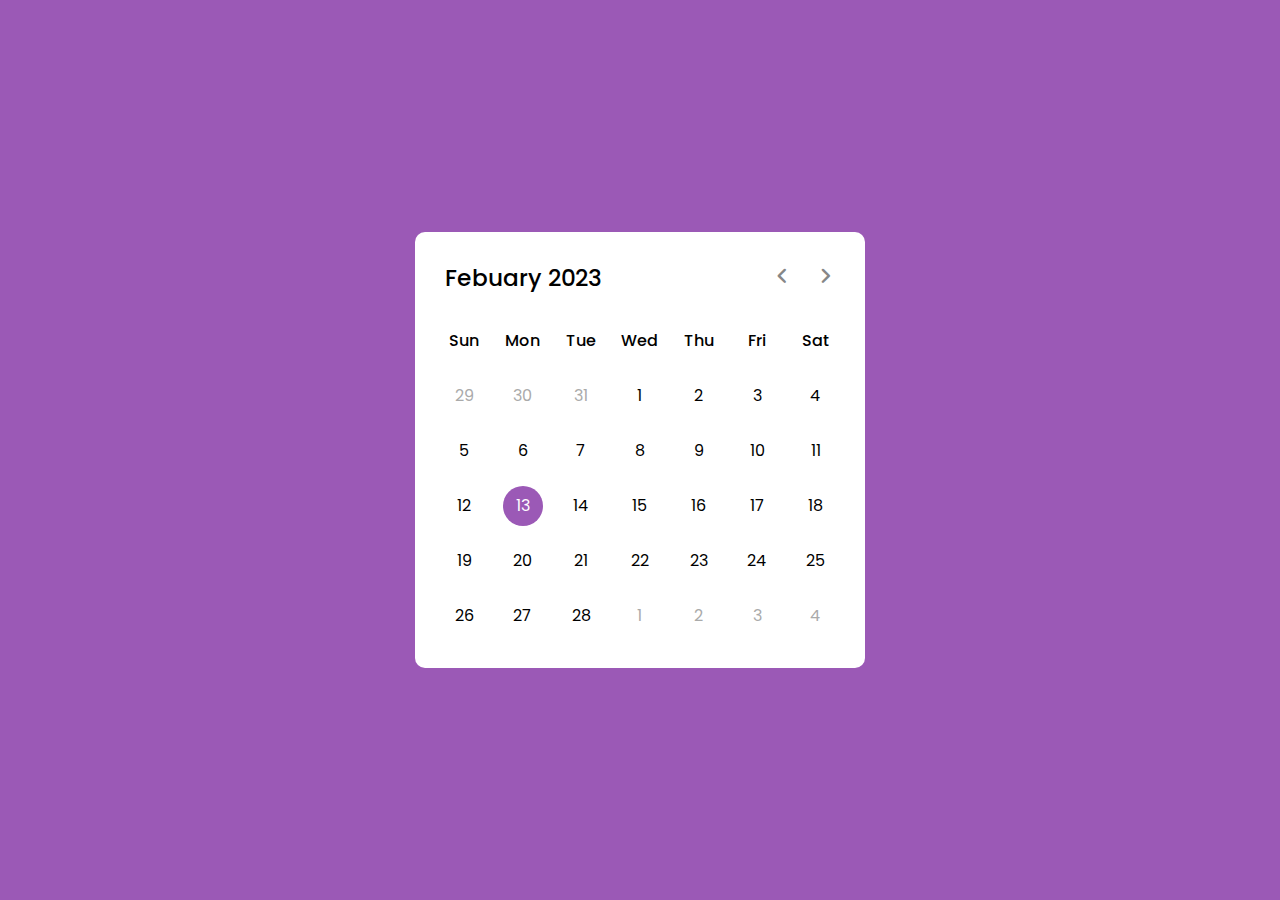
==== calendar/index.html @ ee268c69 "calendar-layout" ====
<!DOCTYPE html>
<html lang="en">
<head>
    <meta charset="UTF-8">
    <meta http-equiv="X-UA-Compatible" content="IE=edge">
    <meta name="viewport" content="width=device-width, initial-scale=1.0">
    <title>Document</title>
    <link rel="stylesheet" href="https://fonts.googleapis.com/css?family=Material+Symbols+Rounded:opsz,wght,FILL,GRAD@20..48,100..700,0..1,-50..200">
    <link rel="stylesheet" href="style.css">
</head>
<body>
    <div class="wrapper">
        <header>
            <p class="current-date">Febuary 2023</p>
            <div class="icons">
                <span class="material-symbols-rounded">chevron_left</span>
                <span class="material-symbols-rounded">chevron_right</span>
            </div>
        </header>
        <div class="calendar">
            <ul class="weeks">
                <li>Sun</li>
                <li>Mon</li>
                <li>Tue</li>
                <li>Wed</li>
                <li>Thu</li>
                <li>Fri</li>
                <li>Sat</li>
            </ul>
            <ul class="days">
                <li class="inactive">29</li>
                <li class="inactive">30</li>
                <li class="inactive">31</li>
                <li>1</li>
                <li>2</li>
                <li>3</li>
                <li>4</li>
                <li>5</li>
                <li>6</li>
                <li>7</li>
                <li>8</li>
                <li>9</li>
                <li>10</li>
                <li>11</li>
                <li>12</li>
                <li class="active">13</li>
                <li>14</li>
                <li>15</li>
                <li>16</li>
                <li>17</li>
                <li>18</li>
                <li>19</li>
                <li>20</li>
                <li>21</li>
                <li>22</li>
                <li>23</li>
                <li>24</li>
                <li>25</li>
                <li>26</li>
                <li>27</li>
                <li>28</li>
                <li class="inactive">1</li>
                <li class="inactive">2</li>
                <li class="inactive">3</li>
                <li class="inactive">4</li>
            </ul>
        </div>
    </div>
</body>
</html>
---- calendar/style.css ----
@import url('https://fonts.googleapis.com/css2?family=Poppins:wght@400;500;600&display=swap');
*{
  margin: 0;
  padding: 0;
  box-sizing: border-box;
  font-family: "Poppins", sans-serif;  
}
body{
    display: flex;
    align-items: center;
    justify-content: center;
    min-height: 100vh;
    background: #9b59b6;
}

.wrapper{
    width: 450px;
    background: #fff;
    border-radius: 10px;
}
.wrapper header{
    display: flex;
    align-items: center;
    padding: 25px 30px 10px;
    justify-content: space-between;
}


header .current-date{
    font-size: 1.45rem;
    font-weight: 500;

}
header .icons span{
    height: 38px;
    width: 38px;
    margin: 0 1px;
    color: #878787;
    font-size: 1.9rem;
    cursor: pointer;
    text-align: center;
    line-height: 38px;
    border-radius: 50%;
}
header .icons span:hover{
    background: #f2f2f2;
}
header .icons span:last-child{
    margin-right: -10px;
}


.calendar{
    padding: 20px;
}
.calendar ul{
    display: flex;
    list-style: none;
    flex-wrap: wrap;
    text-align: center;
}
.calendar .days{
    margin-bottom: 20px;
}
.calendar .weeks li{
    font-weight: 500;
}
.calendar ul li{
    position: relative;
    width: calc(100%/7);
}


.calendar .days li{
    z-index: 1;
    cursor: pointer;
    margin-top: 30px;
}
.days li.inactive{
    color: #aaa;
}
.days li.active{
    color: #fff;
}
.calendar .days li::before{
    position: absolute;
    content: "";
    height: 40px;
    width: 40px;
    top: 50%;
    left: 50%;
    z-index: -1;
    border-radius: 50%;
    transform: translate(-50%, -50%);
}

.days li:hover::before{
    background: #f2f2f2;
}

.days li.active::before{
    background: #9b59b6;
}
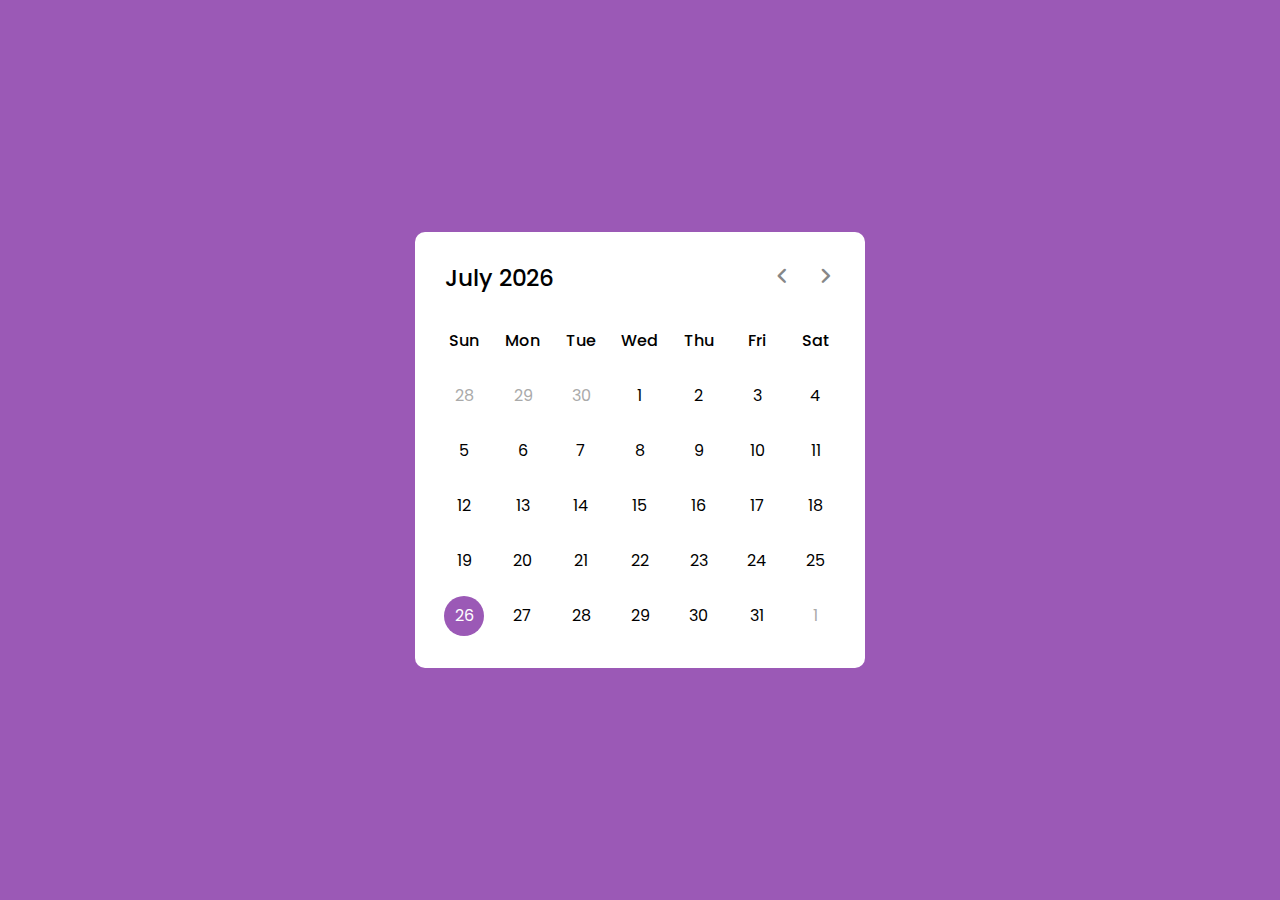
==== commit 3d03e931: "#" ====
--- a/calendar/index.html
+++ b/calendar/index.html
@@ -7,14 +7,15 @@
     <title>Document</title>
     <link rel="stylesheet" href="https://fonts.googleapis.com/css?family=Material+Symbols+Rounded:opsz,wght,FILL,GRAD@20..48,100..700,0..1,-50..200">
     <link rel="stylesheet" href="style.css">
+    <script src="script.js" defer></script>
 </head>
 <body>
     <div class="wrapper">
         <header>
-            <p class="current-date">Febuary 2023</p>
+            <p class="current-date"></p>
             <div class="icons">
-                <span class="material-symbols-rounded">chevron_left</span>
-                <span class="material-symbols-rounded">chevron_right</span>
+                <span id="prev" class="material-symbols-rounded">chevron_left</span>
+                <span id="next" class="material-symbols-rounded">chevron_right</span>
             </div>
         </header>
         <div class="calendar">
